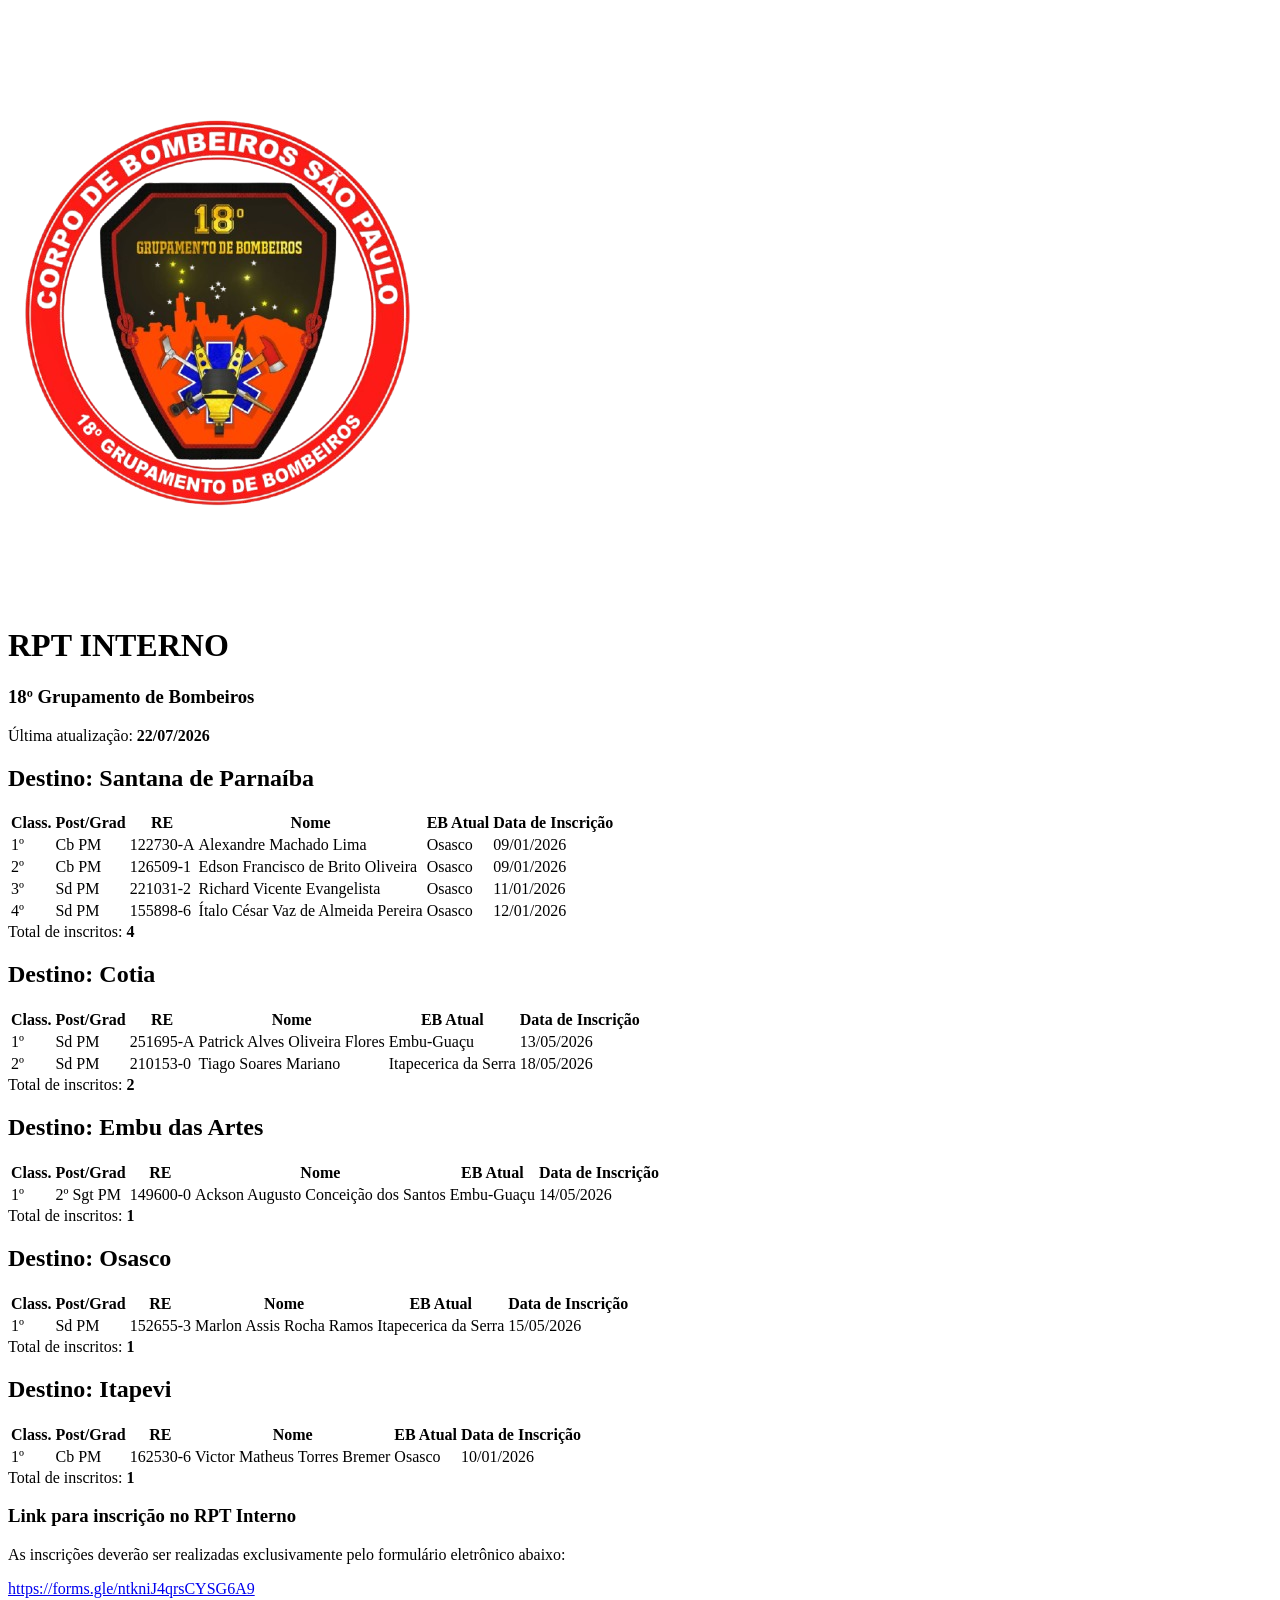
==== index.html @ e9a6a455 "Refactor index.html structure and content" ====
<!DOCTYPE html>
<html lang="pt-BR">

<!-- Informações sobre o site e o funcionamento do código vão estar comentadas para melhor entendimento caso eu não esteja aqui pra explicar como alterar -->
<!-- Caso precise colocar um novo militar copie o código abaixo e procure no código onde está o posto -->
 <!-- <tr>
 
                <td>1º</td>
                <td>Cb PM</td>
                <td>122730-A</td>
                <td>Alexandre Machado Lima</td>
                <td>Osasco</td>
                <td>09/01/2026</td>

            </tr>
-->

<head>

    <meta charset="UTF-8">

    <meta name="viewport" content="width=device-width, initial-scale=1.0">

    <title>RPT Interno</title> <!-- Esse é o título da página -->

    <link rel="stylesheet" href="style.css">

</head>

<body>

<header>

    <div class="logo"> 

        <!-- Aqui está o caminho da imagem que usamos de logo no site, caso seja alterada a imagem ou a pasta que ela está o caminho tem que ser descrito aqui, caso contrário ela não aparecerá -->
        <img src="logo.png" alt="Brasão 18º GB">  

    </div>

    <div class="titulo">

        <h1>RPT INTERNO</h1>

        <h3>18º Grupamento de Bombeiros</h3>

        <p>
            Última atualização:
             <!-- Para atualização, caso tenha novos inscritos, comece alterando a data abaixo -->
            <strong>22/07/2026</strong>

        </p>

    </div>

</header>

<div class="container">

<!-- ========================================= -->
<!-- SANTANA DE PARNAÍBA -->
<!-- ========================================= -->

<div class="grupo">

    <h2>Destino: Santana de Parnaíba</h2>

    <table>

        <thead>

            <tr>
 <!-- NÃO MEXER -->
                <th>Class.</th>
                <th>Post/Grad</th>
                <th>RE</th>
                <th>Nome</th>
                <th>EB Atual</th>
                <th>Data de Inscrição</th>

            </tr>

        </thead>

        <tbody>

            <tr>
 
                <td class="classificacao"></td>
                <td>Cb PM</td>
                <td>122730-A</td>
                <td>Alexandre Machado Lima</td>
                <td>Osasco</td>
                <td>09/01/2026</td>

            </tr>

            <tr>

                <td class="classificacao"></td>
                <td>Cb PM</td>
                <td>126509-1</td>
                <td>Edson Francisco de Brito Oliveira</td>
                <td>Osasco</td>
                <td>09/01/2026</td>

            </tr>

            <tr>

                <td class="classificacao"></td>
                <td>Sd PM</td>
                <td>221031-2</td>
                <td>Richard Vicente Evangelista</td>
                <td>Osasco</td>
                <td>11/01/2026</td>

            </tr>

            <tr>

                <td class="classificacao"></td>
                <td>Sd PM</td>
                <td>155898-6</td>
                <td>Ítalo César Vaz de Almeida Pereira</td>
                <td>Osasco</td>
                <td>12/01/2026</td>

            </tr>


        </tbody>

    </table>

    <div class="total-inscritos">

        Total de inscritos:
        <strong class="contador"></strong>

    </div>

</div>

<!-- ========================================= -->
<!-- COTIA -->
<!-- ========================================= -->
<div class="grupo">

    <h2>Destino: Cotia</h2>

    <table>

        <thead>

            <tr>
                <th>Class.</th>
                <th>Post/Grad</th>
                <th>RE</th>
                <th>Nome</th>
                <th>EB Atual</th>
                <th>Data de Inscrição</th>
            </tr>

        </thead>

        <tbody>

            <tr>
                <td class="classificacao"></td>
                <td>Sd PM</td>
                <td>251695-A</td>
                <td>Patrick Alves Oliveira Flores</td>
                <td>Embu-Guaçu</td>
                <td>13/05/2026</td>
            </tr>

            <tr>
                <td class="classificacao"></td>
                <td>Sd PM</td>
                <td>210153-0</td>
                <td>Tiago Soares Mariano</td>
                <td>Itapecerica da Serra</td>
                <td>18/05/2026</td>
            </tr>

        </tbody>

    </table>

    <div class="total-inscritos">

        Total de inscritos:
        <strong class="contador"></strong>

    </div>

</div>

<!-- ========================================= -->
<!-- EMBU DAS ARTES -->
<!-- ========================================= -->

<div class="grupo">

    <h2>Destino: Embu das Artes</h2>

    <table>

        <thead>

            <tr>
                <th>Class.</th>
                <th>Post/Grad</th>
                <th>RE</th>
                <th>Nome</th>
                <th>EB Atual</th>
                <th>Data de Inscrição</th>
            </tr>

        </thead>

        <tbody>

            <tr>
                <td class="classificacao"></td>
                <td>2º Sgt PM</td>
                <td>149600-0</td>
                <td>Ackson Augusto Conceição dos Santos</td>
                <td>Embu-Guaçu</td>
                <td>14/05/2026</td>
            </tr>

        </tbody>

    </table>

    <div class="total-inscritos">

        Total de inscritos:
        <strong class="contador"></strong>

    </div>

</div>

<!-- ========================================= -->
<!-- OSASCO -->
<!-- ========================================= -->

<div class="grupo">

    <h2>Destino: Osasco</h2>

    <table>

        <thead>

            <tr>
                <th>Class.</th>
                <th>Post/Grad</th>
                <th>RE</th>
                <th>Nome</th>
                <th>EB Atual</th>
                <th>Data de Inscrição</th>
            </tr>

        </thead>

        <tbody>

            <tr>
                <td class="classificacao"></td>
                <td>Sd PM</td>
                <td>152655-3</td>
                <td>Marlon Assis Rocha Ramos</td>
                <td>Itapecerica da Serra</td>
                <td>15/05/2026</td>
            </tr>

        </tbody>

    </table>

    <div class="total-inscritos">

        Total de inscritos:
        <strong class="contador"></strong>

    </div>

</div>

<!-- ========================================= -->
<!-- ITAPEVI -->
<!-- ========================================= -->
<div class="grupo">

    <h2>Destino: Itapevi</h2>

    <table>

        <thead>

            <tr>
                <th>Class.</th>
                <th>Post/Grad</th>
                <th>RE</th>
                <th>Nome</th>
                <th>EB Atual</th>
                <th>Data de Inscrição</th>
            </tr>

        </thead>

        <tbody>

            <tr>
                <td class="classificacao"></td>
                <td>Cb PM</td>
                <td>162530-6</td>
                <td>Victor Matheus Torres Bremer</td>
                <td>Osasco</td>
                <td>10/01/2026</td>
            </tr>



        </tbody>

    </table>

    <div class="total-inscritos">

        Total de inscritos:
        <strong class="contador"></strong>

    </div>

</div>

</div>
<!-- ========================================= -->
<!-- INSCRIÇÃO -->
<!-- ========================================= -->

<section class="inscricao">

    <h3>Link para inscrição no RPT Interno</h3>

    <p>
        As inscrições deverão ser realizadas exclusivamente pelo formulário eletrônico abaixo:
    </p>

    <a href="https://forms.gle/ntkniJ4qrsCYSG6A9" target="_blank">
        https://forms.gle/ntkniJ4qrsCYSG6A9
    </a>

</section>

<footer>

    Documento meramente informativo.

</footer>


<!-- CONTADOR AUTOMÁTICO DE QUANTIDADE DE MILITARES POR POSTO E CLASSIFICAÇÃO CONFORME DATA DE INSCRIÇÃO-->

<script> 


document.querySelectorAll(".grupo").forEach(grupo => {

    const tbody = grupo.querySelector("tbody");
    const linhas = Array.from(tbody.querySelectorAll("tr"));

    // Ordena por data de inscrição
    linhas.sort((a, b) => {

        const dataA = a.cells[5].textContent.trim().split("/");
        const dataB = b.cells[5].textContent.trim().split("/");

        const dA = new Date(dataA[2], dataA[1] - 1, dataA[0]);
        const dB = new Date(dataB[2], dataB[1] - 1, dataB[0]);

        return dA - dB;

    });

    // Limpa a tabela
    tbody.innerHTML = "";

    // Reinsere já ordenado e classificado
    linhas.forEach((linha, indice) => {

        linha.querySelector(".classificacao").textContent = `${indice + 1}º`;

        tbody.appendChild(linha);

    });

    // Atualiza o total
    grupo.querySelector(".contador").textContent = linhas.length;

});


</script>

</body>

</html>
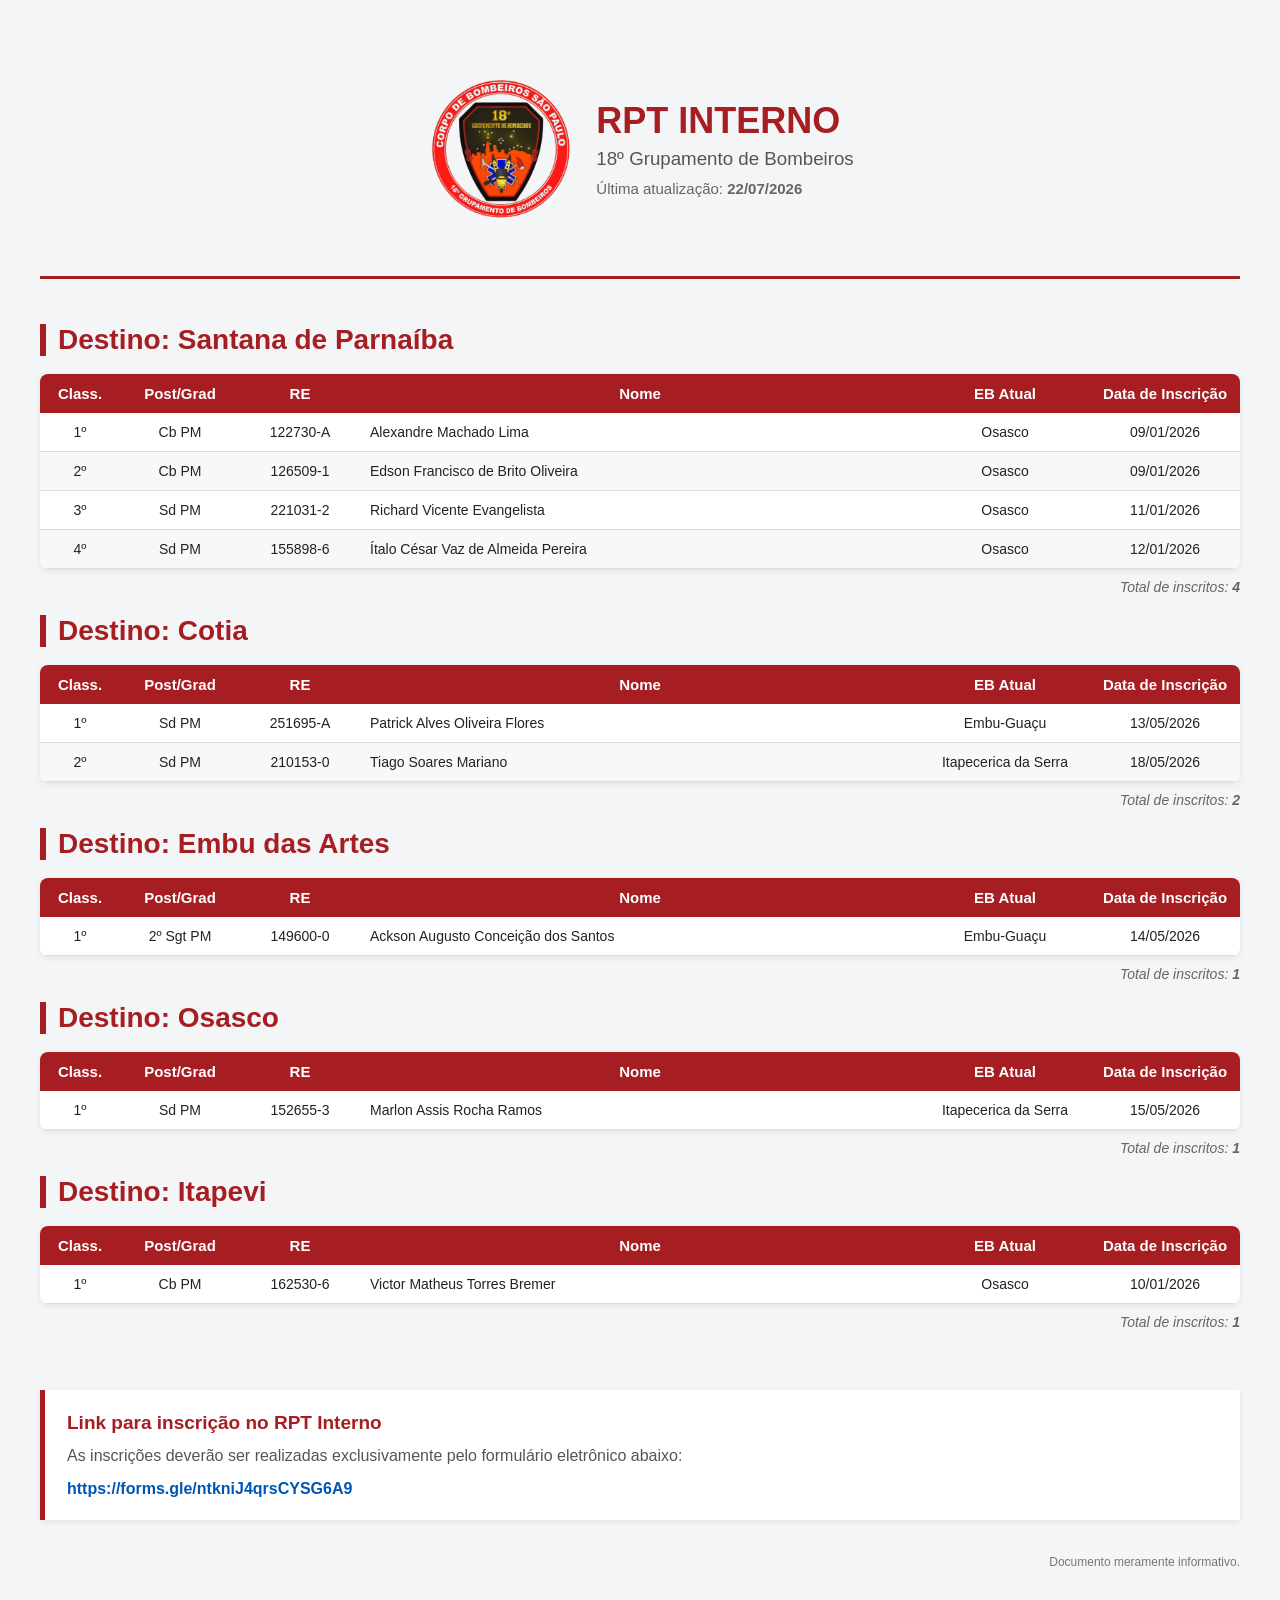
==== commit b12e56a1: "Update index.html" ====
--- a/index.html
+++ b/index.html
@@ -21,7 +21,10 @@
 
     <meta name="viewport" content="width=device-width, initial-scale=1.0">
 
-    <title>RPT Interno</title> <!-- Esse é o título da página -->
+    <title>RPT Interno
+    <link rel="icon" type="image/png" href="logo.png">
+    </title> <!-- Esse é o título da página -->
+ 
 
     <link rel="stylesheet" href="style.css">
 
--- a/style.css
+++ b/style.css
@@ -0,0 +1,366 @@
+*{
+
+    margin:0;
+    padding:0;
+    box-sizing:border-box;
+
+}
+
+body{
+
+    font-family:Arial, Helvetica, sans-serif;
+
+    background:#f3f5f7;
+
+    color:#222;
+
+    padding:40px;
+
+}
+
+/* ========================= */
+/* CABEÇALHO */
+/* ========================= */
+
+header{
+
+    display:flex;
+
+    justify-content:center;
+
+    align-items:center;
+
+    gap:20px;
+
+    margin-bottom:45px;
+
+    padding-bottom:20px;
+
+    border-bottom:3px solid #A61E22;
+
+}
+
+.logo img{
+
+    width:150px;
+
+}
+
+header h1{
+
+    font-size:36px;
+
+    color:#A61E22;
+
+}
+
+header h3{
+
+    margin-top:6px;
+
+    color:#555;
+
+    font-weight:normal;
+
+}
+
+header p{
+
+    margin-top:10px;
+
+    color:#666;
+
+    font-size:15px;
+
+}
+
+.titulo{
+
+    text-align:left;
+
+}
+
+.titulo h1{
+
+    margin-bottom:5px;
+
+}
+
+.titulo h3{
+
+    margin-bottom:8px;
+
+}
+
+/* ========================= */
+/* DESTINOS */
+/* ========================= */
+
+.container{
+    max-width: 1800px;
+    margin: 0 auto;
+}
+
+.grupo{
+
+    margin-top:20px;
+
+}
+
+.grupo:first-of-type{
+
+    margin-top:0;
+
+}
+
+.grupo h2{
+
+    color:#A61E22;
+
+    font-size:28px;
+
+    margin-bottom:18px;
+
+    padding-left:12px;
+
+    border-left:6px solid #A61E22;
+
+}
+
+/* ========================= */
+/* TABELAS */
+/* ========================= */
+
+table{
+
+    width:100%;
+
+    border-collapse:collapse;
+
+    table-layout:fixed;
+
+    background:white;
+
+    box-shadow:0 2px 6px rgba(0,0,0,.08);
+    border-radius: 8px;
+    overflow: hidden;
+
+}
+
+thead{
+
+    display:table-header-group;
+
+    background:#A61E22;
+
+    color:white;
+
+}
+
+th{
+
+    padding:11px 10px;
+
+    font-size:15px;
+
+    font-weight:bold;
+
+}
+
+td{
+
+    padding:11px 10px;
+
+    font-size:14px;
+
+    border-bottom:1px solid #ddd;
+
+    text-align:center;
+
+}
+
+tbody tr:nth-child(even){
+
+    background:#f8f8f8;
+
+}
+
+tbody tr:hover{
+
+    background:#edf5ff;
+
+}
+
+td:nth-child(4){
+
+    text-align:left;
+
+}
+/* ========================= */
+/* LARGURA DAS COLUNAS */
+/* ========================= */
+
+th:nth-child(1),
+td:nth-child(1){
+
+    width:80px;
+
+}
+
+th:nth-child(2),
+td:nth-child(2){
+
+    width:120px;
+
+}
+
+th:nth-child(3),
+td:nth-child(3){
+
+    width:120px;
+
+}
+
+th:nth-child(5),
+td:nth-child(5){
+
+    width:170px;
+
+}
+
+th:nth-child(6),
+td:nth-child(6){
+
+    width:150px;
+
+}
+
+/* A coluna Nome ocupa o restante automaticamente */
+
+
+/* ========================= */
+/* TOTAL DE INSCRITOS */
+/* ========================= */
+
+.total-inscritos{
+
+    margin-top:10px;
+
+    text-align:right;
+
+    color:#666;
+
+    font-size:14px;
+
+    font-style:italic;
+
+}
+
+
+/* ========================= */
+/* LINK DE INSCRIÇÃO */
+/* ========================= */
+
+.inscricao{
+
+    margin-top:60px;
+
+    padding:22px;
+
+    background:#ffffff;
+
+    border-left:5px solid #A61E22;
+
+    box-shadow:0 2px 6px rgba(0,0,0,.08);
+
+}
+
+.inscricao h3{
+
+    color:#A61E22;
+
+    margin-bottom:10px;
+
+    font-size:19px;
+
+}
+
+.inscricao p{
+
+    color:#555;
+
+    margin-bottom:12px;
+
+    line-height:1.5;
+
+}
+
+.inscricao a{
+
+    color:#0056b3;
+
+    font-weight:bold;
+
+    text-decoration:none;
+
+    word-break:break-all;
+
+}
+
+.inscricao a:hover{
+
+    text-decoration:underline;
+
+}
+
+
+/* ========================= */
+/* RODAPÉ */
+/* ========================= */
+
+footer{
+
+    margin-top:35px;
+
+    text-align:right;
+
+    color:#777;
+
+    font-size:12px;
+
+}
+
+
+/* ========================= */
+/* IMPRESSÃO */
+/* ========================= */
+
+@media print{
+
+    body{
+
+        background:white;
+
+        padding:0;
+
+    }
+
+    .grupo{
+
+        page-break-inside:avoid;
+
+    }
+
+    table{
+
+        box-shadow:none;
+
+    }
+
+    .inscricao{
+
+        box-shadow:none;
+
+    }
+
+}
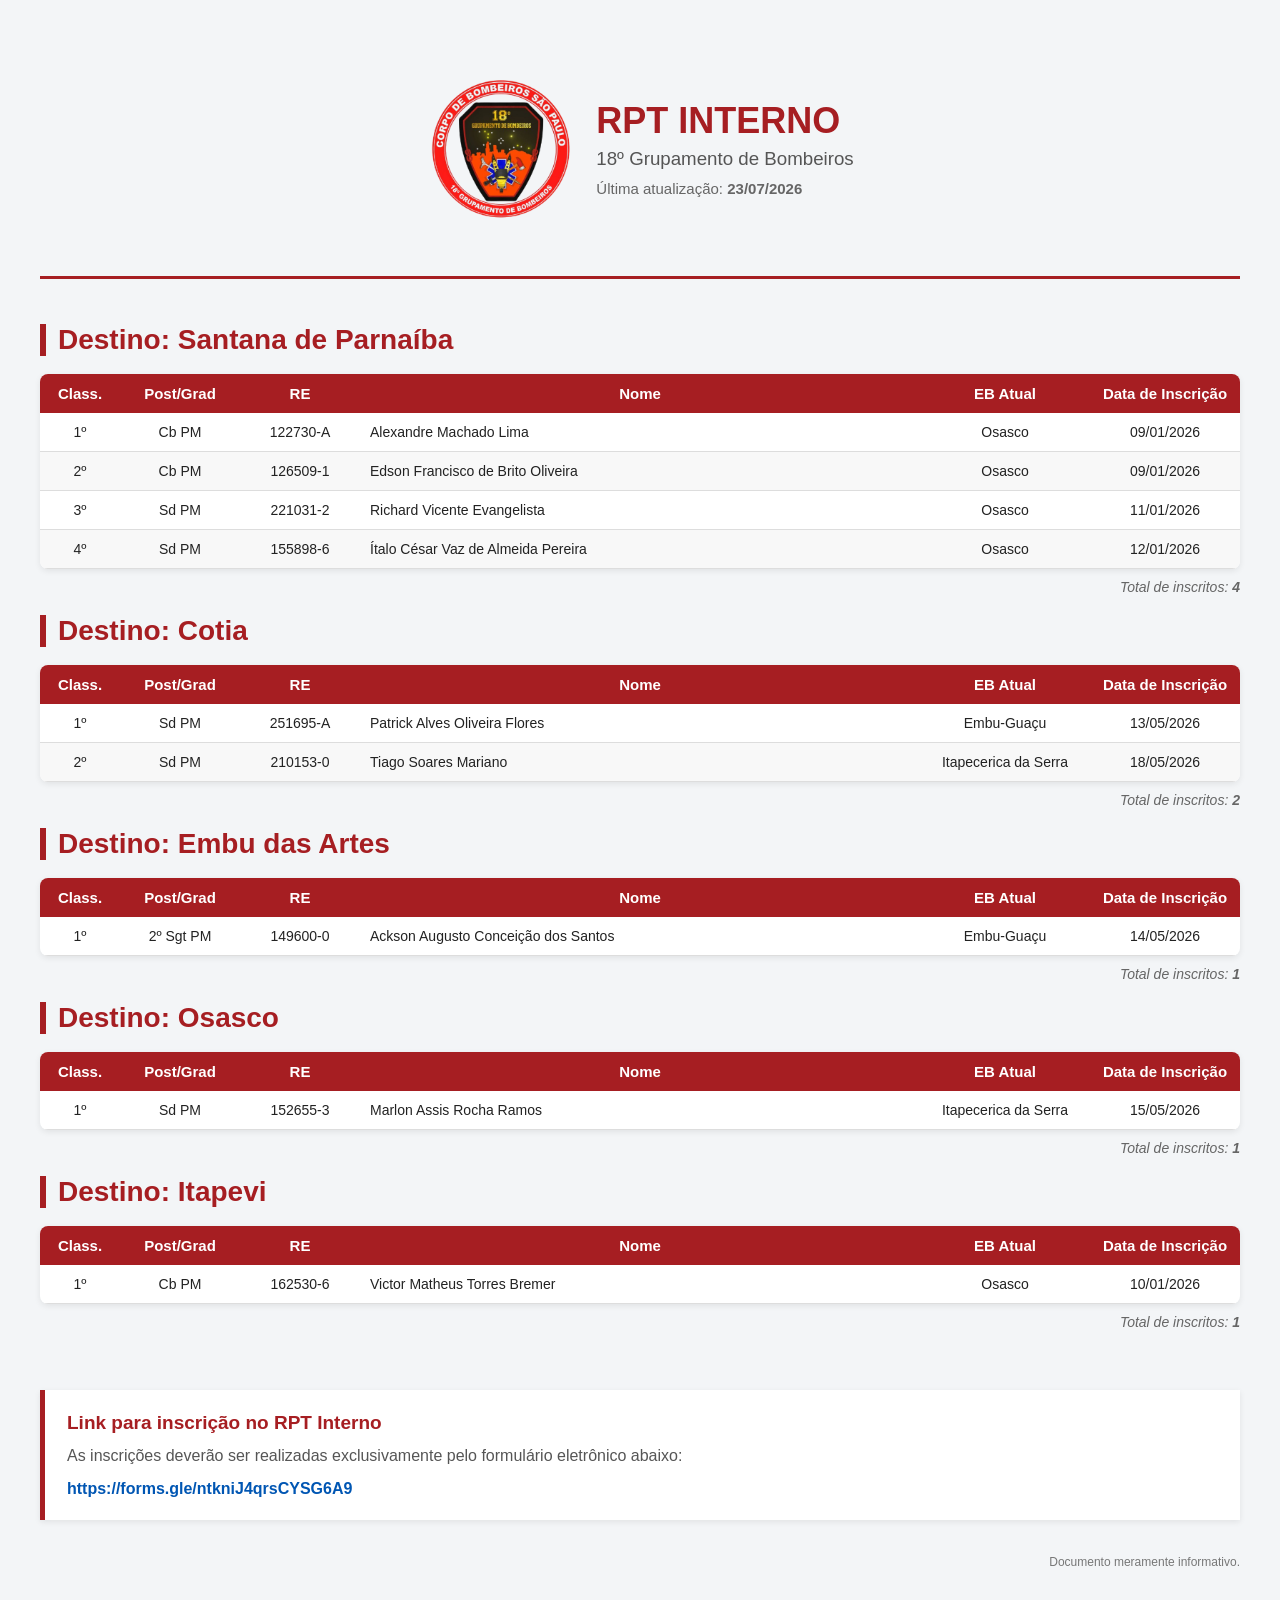
==== commit 3c69fd02: "Update index.html" ====
--- a/index.html
+++ b/index.html
@@ -1,11 +1,79 @@
 <!DOCTYPE html>
 <html lang="pt-BR">
-
-<!-- Informações sobre o site e o funcionamento do código vão estar comentadas para melhor entendimento caso eu não esteja aqui pra explicar como alterar -->
-<!-- Caso precise colocar um novo militar copie o código abaixo e procure no código onde está o posto -->
- <!-- <tr>
+<! -- SITE PROVISÓRIO - AGUARDANDO AUTOMAÇÃO E MELHORIAS -->
+<head>
+
+    <meta charset="UTF-8">
+
+    <meta name="viewport" content="width=device-width, initial-scale=1.0">
+
+    <title>RPT Interno 18º GB</title> <!-- Esse é o título da página -->
+     <link rel="icon" type="image/png" href="escudo.png">
+
+    <link rel="stylesheet" href="style.css">
+
+</head>
+
+<body>
+
+<header>
+
+    <div class="logo"> 
+
+      
+        <img src="logo.png" alt="Brasão 18º GB">  
+
+    </div>
+
+    <div class="titulo">
+
+        <h1>RPT INTERNO</h1>
+
+        <h3>18º Grupamento de Bombeiros</h3>
+
+        <p>
+            Última atualização:
+            
+            <strong>23/07/2026</strong>
+
+        </p>
+
+    </div>
+
+</header>
+
+<div class="container">
+
+<!-- ========================================= -->
+<!-- SANTANA DE PARNAÍBA -->
+<!-- ========================================= -->
+
+<div class="grupo">
+
+    <h2>Destino: Santana de Parnaíba</h2>
+
+    <table>
+
+        <thead>
+
+            <tr>
+
+                <th>Class.</th>
+                <th>Post/Grad</th>
+                <th>RE</th>
+                <th>Nome</th>
+                <th>EB Atual</th>
+                <th>Data de Inscrição</th>
+
+            </tr>
+
+        </thead>
+
+        <tbody>
+
+            <tr>
  
-                <td>1º</td>
+                <td class="classificacao"></td>
                 <td>Cb PM</td>
                 <td>122730-A</td>
                 <td>Alexandre Machado Lima</td>
@@ -13,90 +81,6 @@
                 <td>09/01/2026</td>
 
             </tr>
--->
-
-<head>
-
-    <meta charset="UTF-8">
-
-    <meta name="viewport" content="width=device-width, initial-scale=1.0">
-
-    <title>RPT Interno
-    <link rel="icon" type="image/png" href="logo.png">
-    </title> <!-- Esse é o título da página -->
- 
-
-    <link rel="stylesheet" href="style.css">
-
-</head>
-
-<body>
-
-<header>
-
-    <div class="logo"> 
-
-        <!-- Aqui está o caminho da imagem que usamos de logo no site, caso seja alterada a imagem ou a pasta que ela está o caminho tem que ser descrito aqui, caso contrário ela não aparecerá -->
-        <img src="logo.png" alt="Brasão 18º GB">  
-
-    </div>
-
-    <div class="titulo">
-
-        <h1>RPT INTERNO</h1>
-
-        <h3>18º Grupamento de Bombeiros</h3>
-
-        <p>
-            Última atualização:
-             <!-- Para atualização, caso tenha novos inscritos, comece alterando a data abaixo -->
-            <strong>22/07/2026</strong>
-
-        </p>
-
-    </div>
-
-</header>
-
-<div class="container">
-
-<!-- ========================================= -->
-<!-- SANTANA DE PARNAÍBA -->
-<!-- ========================================= -->
-
-<div class="grupo">
-
-    <h2>Destino: Santana de Parnaíba</h2>
-
-    <table>
-
-        <thead>
-
-            <tr>
- <!-- NÃO MEXER -->
-                <th>Class.</th>
-                <th>Post/Grad</th>
-                <th>RE</th>
-                <th>Nome</th>
-                <th>EB Atual</th>
-                <th>Data de Inscrição</th>
-
-            </tr>
-
-        </thead>
-
-        <tbody>
-
-            <tr>
- 
-                <td class="classificacao"></td>
-                <td>Cb PM</td>
-                <td>122730-A</td>
-                <td>Alexandre Machado Lima</td>
-                <td>Osasco</td>
-                <td>09/01/2026</td>
-
-            </tr>
 
             <tr>
 
@@ -130,7 +114,6 @@
                 <td>12/01/2026</td>
 
             </tr>
-
 
         </tbody>
 
